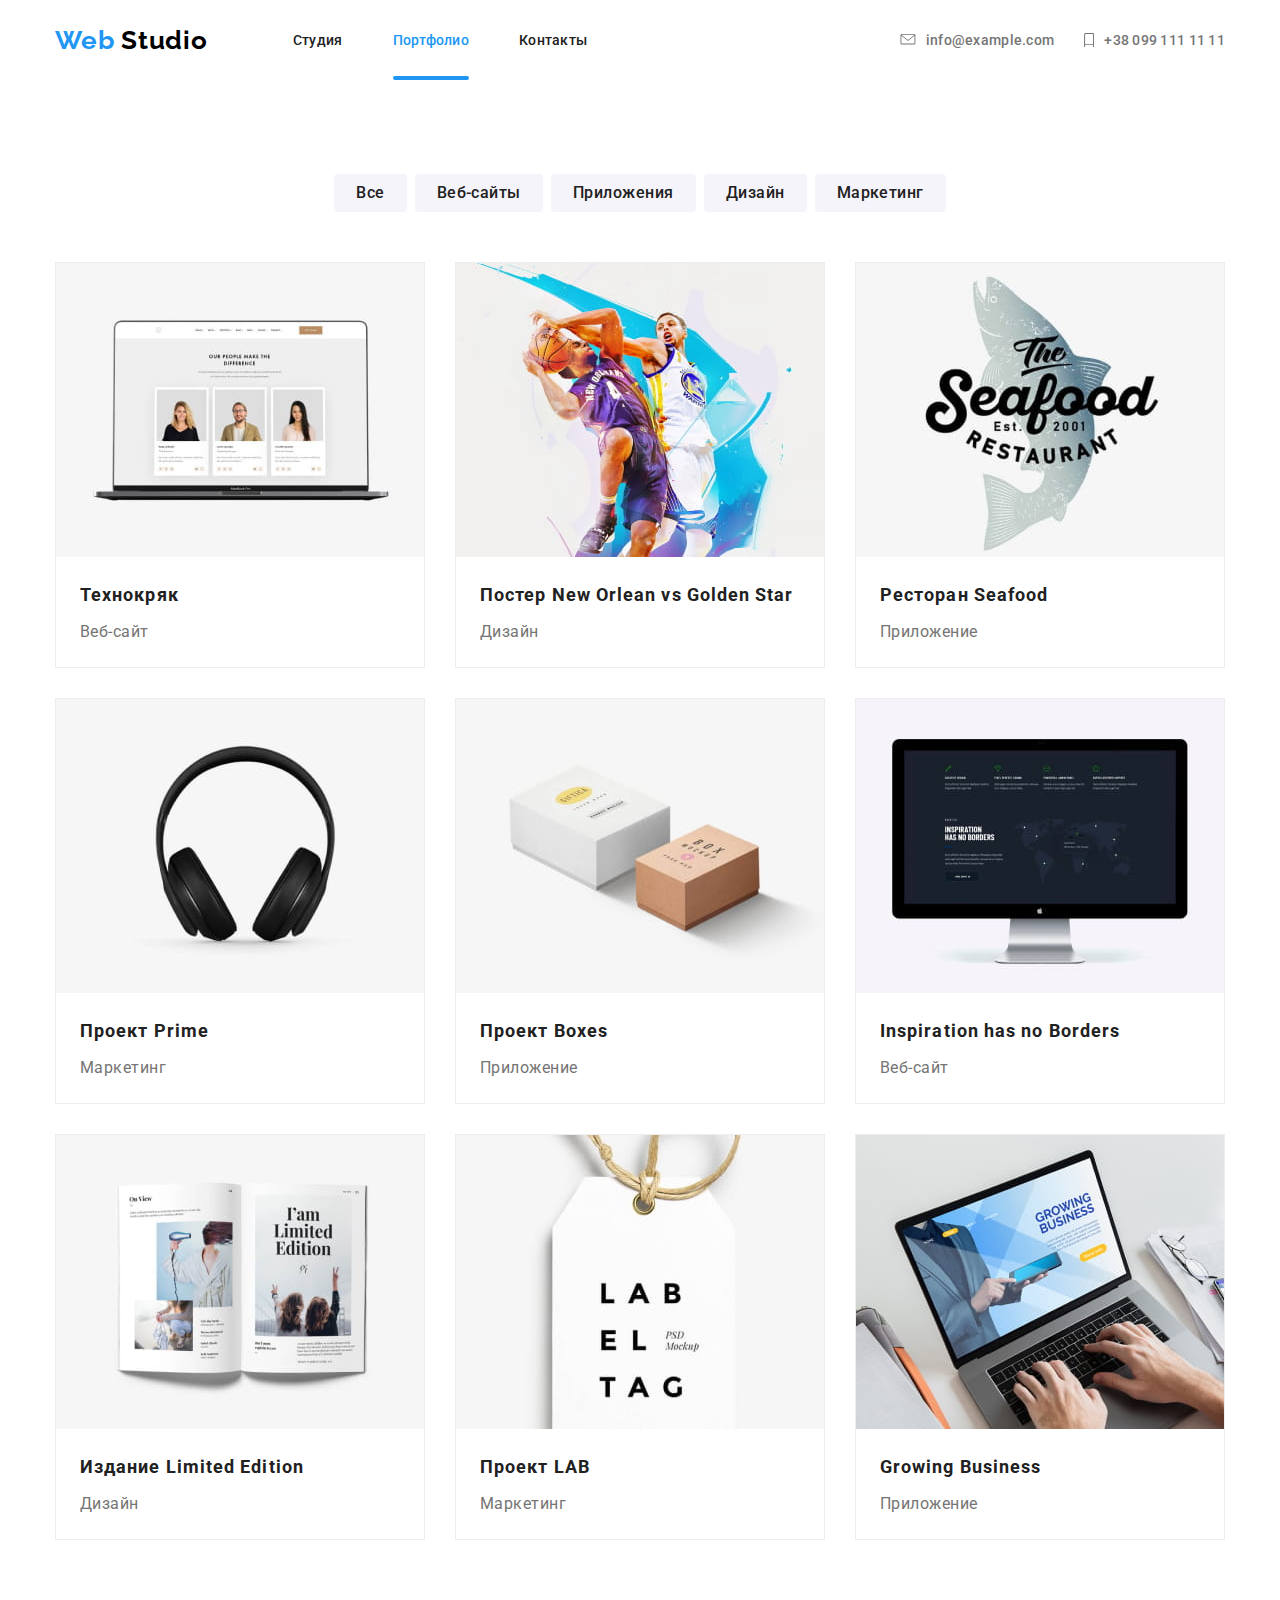
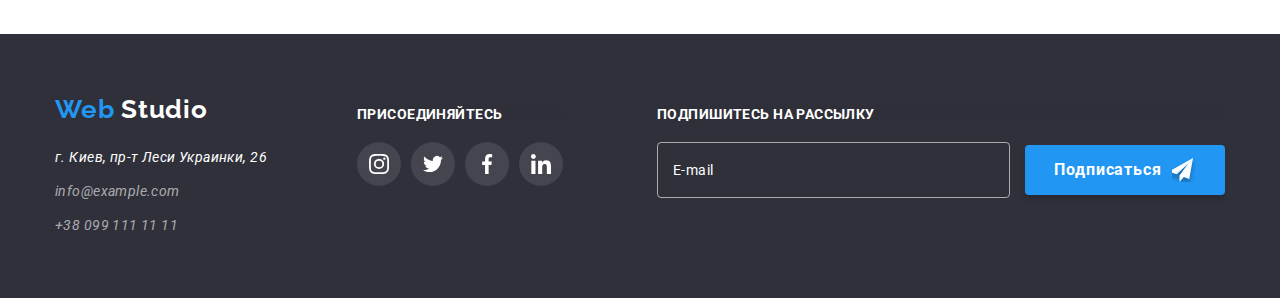
==== portfolio.html @ 200ecd38 "перенос файлов" ====
<!DOCTYPE html>
<html lang="en">
  <head>
    <meta charset="UTF-8" />
    <meta name="viewport" content="width=device-width, initial-scale=1.0" />
    <title>Portfolio</title>
    <link rel="stylesheet" href="./prettier.json" />
    <link
      href="https://fonts.googleapis.com/css2?family=Raleway:wght@700&family=Roboto:wght@400;500;700;900&display=swap"
      rel="stylesheet"
    />
    <link rel="stylesheet" href="./css/normalize.css" />
    <link rel="stylesheet" href="./css/style.css" />
  </head>
  <body>
    <header class="header-page">
      <div class="container main-navi">
        <a href="./" class="logo"><span class="web-logo">Web</span> Studio</a>
        <nav class="navi">
          <ul class="list menu-navi">
            <li class="item">
              <a href="./" class="link-navi">Студия </a>
            </li>
            <li class="item">
              <a href="./portfolio.html" class="link-navi current">Портфолио</a>
            </li>
            <li class="item">
              <a href="" class="link-navi">Контакты </a>
            </li>
          </ul>
        </nav>
        <ul class="list contacts">
          <li class="item">
            <a href="mailto:info@example.com" class="contacts-link">
              <svg class="mail-icon">
                <use
                  href="./images/sprite.svg#icon-envelope-head"
                  width="16px"
                  height="11.2px"
                ></use>
              </svg>
              info@example.com</a
            >
          </li>
          <li class="item">
            <a href="tel:+380991111111" class="contacts-link"
              ><svg class="phone-icon">
                <use href="./images/sprite.svg#icon-Vector-head"></use></svg
              >+38 099 111 11 11</a
            >
          </li>
        </ul>
      </div>
    </header>
    <main>
      <section class="portfolio-sect">
        <div class="container">
          <ul class="filters list">
            <li class="item">
              <a href="" class="filter">Все</a>
            </li>
            <li class="item">
              <a href="" class="filter">Веб-сайты</a>
            </li>
            <li class="item">
              <a href="" class="filter">Приложения</a>
            </li>
            <li class="item">
              <a href="" class="filter">Дизайн</a>
            </li>
            <li class="item">
              <a href="" class="filter">Маркетинг</a>
            </li>
          </ul>
          <ul class="list potrfol-flex">
            <li class="item">
              <a href="#">
              <div class="portf-thumb">
                <img
                  src="./images/portfolio/tehnokrjak.jpg"
                  alt="сайт технокряк"
                  width="370"
                />
                <div class="hover-over">
                  Технокряк это современная площадка распространения
                  коронавируса. Компании используют эту платформу для цифрового
                  шпионажа и атак на защищённые сервера конкурентов.
                </div>
              </div>
              <h2 class="portfol-title">Технокряк</h2>
              <a href="#"><p class="portf-sub">Веб-сайт</p></a>
              </a> 
            </li>
            <li class="item">
              <div class="portf-thumb">
                <img
                  src="./images/portfolio/basket.jpg"
                  alt="баскетбол poster"
                  width="370"
                />
                <div class="hover-over">
                  Технокряк это современная площадка распространения
                  коронавируса. Компании используют эту платформу для цифрового
                  шпионажа и атак на защищённые сервера конкурентов.
                </div>
              </div>
              <h2 class="portfol-title">Постер New Orlean vs Golden Star</h2>
              <a href=""><p class="portf-sub">Дизайн</p></a>
            </li>
            <li class="item">
              <div class="portf-thumb">
                <img
                  src="./images/portfolio/seafood.jpg"
                  alt="ресторан морепродуктов"
                  width="370"
                />
                <div class="hover-over">
                  Технокряк это современная площадка распространения
                  коронавируса. Компании используют эту платформу для цифрового
                  шпионажа и атак на защищённые сервера конкурентов.
                </div>
              </div>
              <h2 class="portfol-title">Ресторан Seafood</h2>
              <a href=""><p class="portf-sub">Приложение</p></a>
            </li>
            <li class="item">
              <div class="portf-thumb">
                <img
                  src="./images/portfolio/prime.jpg"
                  alt="наушники"
                  width="370"
                />
                <div class="hover-over">
                  Технокряк это современная площадка распространения
                  коронавируса. Компании используют эту платформу для цифрового
                  шпионажа и атак на защищённые сервера конкурентов.
                </div>
              </div>
              <h2 class="portfol-title">Проект Prime</h2>
              <a href=""><p class="portf-sub">Маркетинг</p></a>
            </li>
            <li class="item">
              <div class="portf-thumb">
                <img
                  src="./images/portfolio/boxes.jpg"
                  alt="коробки"
                  width="370"
                />
                <div class="hover-over">
                  Технокряк это современная площадка распространения
                  коронавируса. Компании используют эту платформу для цифрового
                  шпионажа и атак на защищённые сервера конкурентов.
                </div>
              </div>
              <h2 class="portfol-title">Проект Boxes</h2>
              <a href=""><p class="portf-sub">Приложение</p></a>
            </li>
            <li class="item">
              <div class="portf-thumb">
                <img
                  src="./images/portfolio/borders.jpg"
                  alt="компьютер"
                  width="370"
                />
                <div class="hover-over">
                  Технокряк это современная площадка распространения
                  коронавируса. Компании используют эту платформу для цифрового
                  шпионажа и атак на защищённые сервера конкурентов.
                </div>
              </div>
              <h2 class="portfol-title">
                <span lang="en">Inspiration has no Borders</span>
              </h2>
              <a href=""><p class="portf-sub">Веб-сайт</p></a>
            </li>
            <li class="item">
              <div class="portf-thumb">
                <img
                  src="./images/portfolio/limedit.jpg"
                  alt="журнал"
                  width="370"
                />
                <div class="hover-over">
                  Технокряк это современная площадка распространения
                  коронавируса. Компании используют эту платформу для цифрового
                  шпионажа и атак на защищённые сервера конкурентов.
                </div>
              </div>
              <h2 class="portfol-title">
                Издание <span lang="en">Limited Edition</span>
              </h2>
              <a href=""><p class="portf-sub">Дизайн</p></a>
            </li>
            <li class="item">
              <div class="portf-thumb">
                <img
                  src="./images/portfolio/lab.jpg"
                  alt="бирка lab"
                  width="370"
                />
                <div class="hover-over">
                  Технокряк это современная площадка распространения
                  коронавируса. Компании используют эту платформу для цифрового
                  шпионажа и атак на защищённые сервера конкурентов.
                </div>
              </div>
              <h2 class="portfol-title">Проект <span lang="en">LAB</span></h2>
              <a href=""><p class="portf-sub">Маркетинг</p></a>
            </li>
            <li class="item">
              <div class="portf-thumb">
                <img
                  src="./images/portfolio/growbusn.jpg"
                  alt="ноутбук"
                  width="370"
                />
                <div class="hover-over">
                  Технокряк это современная площадка распространения
                  коронавируса. Компании используют эту платформу для цифрового
                  шпионажа и атак на защищённые сервера конкурентов.
                </div>
              </div>
              <h2 class="portfol-title">
                <span lang="en">Growing Business</span>
              </h2>
              <a href=""><p class="portf-sub">Приложение</p></a>
            </li>
          </ul>
        </div>
      </section>
    </main>
    <footer class="footer">
      <div class="container footer-flex">
        <div class="footflex-elem">
          <a href="/">
            <p class="logo footer-logo">
              <span class="web-logo">Web</span> Studio
            </p>
          </a>
          <address class="footer-adress">
            <p class="adress-link">
              <a href="" class="adress-map">г. Киев, пр-т Леси Украинки, 26</a>
            </p>
            <p class="adress-link">
              <a href="mailto:info@example.com" class="footer-contacts"
                >info@example.com</a
              >
            </p>
            <p class="adress-link">
              <a href="tel:+380991111111" class="footer-contacts"
                >+38 099 111 11 11</a
              >
            </p>
          </address>
        </div>
        <section class="footflex-elem">
          <h3 class="footer-soc">присоединяйтесь</h3>
          <p class="footsoc-block">
            <a href="" aria-label="ссылка Instagram" class="soc-link">
              <svg width="20px" height="20px">
                <use href="./images/sprite.svg#icon-inst"></use>
              </svg>
            </a>
            <a href="" aria-label="ссылка Twitter" class="soc-link"
              ><svg width="20px" height="20px">
                <use href="./images/sprite.svg#icon-twit"></use></svg
            ></a>
            <a href="" aria-label="ссылка Facebook" class="soc-link"
              ><svg width="20px" height="20px">
                <use href="./images/sprite.svg#icon-face"></use></svg
            ></a>
            <a href="" aria-label="ссылка Linkedin" class="soc-link"
              ><svg width="20px" height="20px">
                <use href="./images/sprite.svg#icon-in"></use></svg
            ></a>
          </p>
        </section>
        <section class="footflex-elem">
          <h3 class="footer-registr">Подпишитесь на рассылку</h3>
          <a href="" class="mail-btn">E-mail</a>
          <button class="btn">Подписаться</button>
        </section>
      </div>
    </footer>
  </body>
</html>
---- css/style.css ----
/* font-family: 'Raleway', sans-serif;
font-family: 'Roboto', sans-serif; */
:root {
  --primary-text-color: #757575;
  --secondary-color: #212121;
  --logo-bgr-color: #ffffff;
  --weblog-btn-link: #2196f3;
  --studiolog: #000000;
  --footer-contact: rgba(255, 255, 255, 0.6);
  --btn-hover: #188ce8;
  --btn-box: rgba(0, 0, 0, 0.15);
  --bgr-box: rgba(47, 48, 58, 0.8);
  --bgr-sectteam: #f5f4fa;
  --bgr-footer: #2f303a;
  --clnt-bord: #afb1b8;
}
* {
  margin: 0;
  border: 0;
  text-decoration: none;
}

html {
  box-sizing: border-box;
}

*,
*::before,
*::after {
  box-sizing: inherit;
  /* outline: 1px solid tomato; */
}

img {
  display: block;
}

.visually-hidden {
  position: absolute !important;
  clip: rect(1px 1px 1px 1px);
  /* IE6, IE7 */
  clip: rect(1px, 1px, 1px, 1px);
  padding: 0 !important;
  border: 0 !important;
  height: 1px !important;
  width: 1px !important;
  overflow: hidden;
}

.container {
  margin-right: auto;
  margin-left: auto;
  width: 1200px;
  padding-left: 15px;
  padding-right: 15px;
  /* outline: 2px solid tomato; */
}

body {
  font-family: "Roboto", sans-serif;
  font-style: normal;
  font-weight: normal;
  font-size: 14px;
  line-height: 1.714;
  letter-spacing: 0.03em;
  color: var(--primary-text-color);
  background-color: var(--logo-bgr-color);
}
.list {
  padding-left: 0px;
  list-style: none;
}

/* Шапка */
.header-page {
  background-color: var(--logo-bgr-color);
}

.main-navi {
  display: flex;
  align-items: center;
}

.logo {
  font-family: Raleway, sans-serif;
  font-weight: bold;
  font-size: 26px;
  line-height: 1.192;
  letter-spacing: 0.03em;
  color: var(--studiolog);
}

.footer-logo {
  color: var(--logo-bgr-color);
}
.web-logo {
  color: var(--weblog-btn-link);
}

.menu-navi {
  display: flex;
  margin-left: 85px;
}
.menu-navi .item:not(:first-child) {
  margin-left: 50px;
}

.contacts {
  display: flex;
  margin-left: auto;
}

.contacts .item {
  display: inline-flex;
  align-items: center;
}

.contacts .item + .item {
  margin-left: 30px;
}

.link-navi,
.contacts-link {
  display: inline-flex;
  align-items: center;
  padding-top: 32px;
  padding-bottom: 32px;

  font-weight: 500;
  font-size: 14px;
  line-height: 1.1428;
  letter-spacing: 0.02em;
}

.link-navi {
  color: var(--secondary-color);

  transition: color 250ms cubic-bezier(0.4, 0, 0.2, 1);
}

.contacts-link {
  color: var(--primary-text-color);
  fill: var(--primary-text-color);

  transition: fill 250ms cubic-bezier(0.4, 0, 0.2, 1),
    color 250ms cubic-bezier(0.4, 0, 0.2, 1);
}

.mail-icon {
  width: 16px;
  height: 11.2px;
  margin-right: 10px;
}

.phone-icon {
  width: 10px;
  height: 14.94px;
  margin-right: 10px;
}

.link-navi:hover,
.link-navi:focus,
.contacts-link:hover,
.contacts-link:focus {
  color: var(--weblog-btn-link);
  fill: var(--weblog-btn-link);
}

.current {
  color: var(--weblog-btn-link);
  position: relative;
}

.current::before {
  content: "";
  position: absolute;
  width: 100%;
  height: 4px;
  bottom: 0px;
  left: 0px;
  background: var(--weblog-btn-link);
  border-radius: 2px;
}

/* Hero */
.hero {
  text-align: center;
  padding-top: 200px;
  padding-bottom: 200px;
  background-color: var(--secondary-color);
  height: 600px;
  max-width: 1600px;
  margin-left: auto;
  margin-right: auto;

  /* box-shadow: 0px 4px 4px rgba(0, 0, 0, 0.25); */
  background-image: linear-gradient(to right, var(--bgr-box), var(--bgr-box)),
    url(../images/img-header.jpg);
  background-repeat: no-repeat;
  background-position: center;
  background-size: contain;
}

.page-title {
  margin-top: 0px;
  margin-bottom: 30px;
  max-width: 696px;
  margin-right: auto;
  margin-left: auto;

  font-weight: 900;
  font-size: 44px;
  line-height: 1.3636;
  letter-spacing: 0.06em;
  color: var(--logo-bgr-color);
  text-align: center;
}

.btn {
  display: inline-flex;
  align-items: center;
  justify-content: center;
  width: 200px;
  height: 50px;

  font-weight: bold;
  font-size: 16px;
  line-height: 1.875;

  letter-spacing: 0.06em;
  color: var(--logo-bgr-color);

  background: var(--weblog-btn-link);
  box-shadow: 0px 4px 4px var(--btn-box);
  border-radius: 4px;
  cursor: pointer;

  transition: background 250ms cubic-bezier(0.4, 0, 0.2, 1);
}
.btn:hover,
.btn:focus {
  background: var(--btn-hover);
}

/* Наши приемущества */
.advantage .container {
  padding-top: 94px;
}
.box-section .container,
.team-section .container,
.client-section .container {
  padding-top: 94px;
  padding-bottom: 94px;
}
.advantage .adv-flexcont {
  display: flex;
}

.adv-flexcont .adv-element {
  display: inline-flex;
  flex-direction: column;
  width: calc((100%-90px) / 4);
  margin-right: 30px;
}
.adv-flexcont .adv-element:nth-child(4n) {
  margin-right: 0px;
}

/* .adv-element::before {
  content: "";
  width: 270px;
  height: 120px;
  background-repeat: no-repeat;
  background-size: 70px 70px;
  background-position: center;
  background-color: var(--bgr-sectteam);
} */

/* .antenna::before {
  background-image: url(../images/antenna.svg);
}
.clock::before {
  background-image: url(../images/clock_1.svg);
}
.diagram::before {
  background-image: url(../images/diagram_1.svg);
}
.astronaut::before {
  background-image: url(../images/astronaut_1.svg);
} */
.adv-element .link {
  display: flex;
  align-items: center;
  justify-content: center;

  width: 270px;
  height: 120px;
  background-color: var(--bgr-sectteam);
  border-radius: 4px;
}

.feature {
  margin-top: 30px;
  margin-bottom: 10px;
  font-family: Roboto;
  font-weight: bold;
  font-size: 14px;
  line-height: 1.143;
  letter-spacing: 0.03em;
  color: var(--secondary-color);
}

/* Чем мы занимаемся */
.section-title {
  text-align: center;
  margin-bottom: 50px;
  font-weight: bold;
  font-size: 36px;
  line-height: 1.6667;
  letter-spacing: 0.03em;
  color: var(--secondary-color);
}

.box-section .box-flexcont {
  display: flex;
}

.box-flexcont .box-element {
  position: relative;
  width: calc((100%-60px) / 3);
  margin-right: 30px;
}
.box-flexcont .box-element:nth-child(3n) {
  margin-right: 0px;
}

.box {
  position: absolute;
  bottom: 0px;
  left: 0px;
  width: 100%;
  height: 70px;
  font-weight: bold;
  font-size: 14px;
  line-height: 1.1428;
  letter-spacing: 0.03em;
  color: var(--logo-bgr-color);
  background: var(--bgr-box);
  text-transform: uppercase;

  display: flex;
  align-items: center;
  justify-content: center;
}

/* Наша команда */
.team-section {
  background: var(--bgr-sectteam);
}

.team-section .team-flexcont {
  display: flex;
}

.team-flexcont .team-element {
  width: calc((100%-90px) / 4);
  margin-right: 30px;
  background: var(--logo-bgr-color);
  box-shadow: 0px 1px 3px rgba(0, 0, 0, 0.12), 0px 1px 1px rgba(0, 0, 0, 0.14),
    0px 2px 1px rgba(0, 0, 0, 0.2);
}
.team-flexcont .team-element:nth-child(4n) {
  margin-right: 0px;
}

.team-name,
.team-prof {
  margin-top: 30px;
  margin-bottom: 10px;
  text-align: center;
  font-weight: 500;
  font-size: 16px;
  line-height: 1.875;
  letter-spacing: 0.03em;
  color: var(--secondary-color);
}
.team-prof {
  margin-top: 0px;
  margin-bottom: 16px;
  font-weight: normal;
  color: var(--primary-text-color);
}

.soc-team {
  display: flex;
  padding-left: 32px;
  padding-right: 32px;
  margin-bottom: 24px;
}

.soc-team a {
  display: flex;
  align-items: center;
  justify-content: center;
  width: 44px;
  height: 44px;
}
.soc-team a:not(:last-child) {
  margin-right: 10px;
}

.soc-link {
  padding: 0px;
  border: none;
  border-radius: 50%;
  background-color: var(--logo-bgr-color) 10%;
  fill: var(--clnt-bord);

  transition: background-color 250ms cubic-bezier(0.4, 0, 0.2, 1),
    fill 250ms cubic-bezier(0.4, 0, 0.2, 1);
}

.soc-link:hover {
  background-color: var(--weblog-btn-link);
  fill: var(--logo-bgr-color);
}

/* Клиенты */
.client-section .clnt-flexcont {
  display: flex;
}

.clnt-flexcont .clnt-element {
  width: calc((100%-150px) / 6);
  margin-right: 30px;
}
.clnt-flexcont .clnt-element:nth-child(6n) {
  margin-right: 0px;
}

.clnt-element {
  display: flex;
  align-items: center;
}

.clnt-element .link {
  display: flex;
  border: 1px solid var(--clnt-bord);
  border-radius: 4px;
  width: 170px;
  height: 90px;
  align-items: center;
  justify-content: center;
  fill: var(--clnt-bord);

  transition: border 250ms cubic-bezier(0.4, 0, 0.2, 1),
    fill 250ms cubic-bezier(0.4, 0, 0.2, 1);
}

.clnt-element .link:hover {
  border: 1px solid var(--weblog-btn-link);
  fill: var(--weblog-btn-link);
}

/* Портфолио */
.filter {
  font-weight: 500;
  font-size: 16px;
  line-height: 1.625;
  letter-spacing: 0.03em;
  padding: 6px 22px;

  color: var(--secondary-color);
  background: var(--bgr-sectteam);
  border-radius: 4px;

  transition: background 250ms cubic-bezier(0.4, 0, 0.2, 1),
    color 2250ms cubic-bezier(0.4, 0, 0.2, 1);
}
.filter:hover,
.filter:focus,
.filter:active {
  color: var(--logo-bgr-color);
  background: var(--weblog-btn-link);
}

.portfolio-sect {
  display: flex;
  padding-top: 94px;
  padding-bottom: 94px;
}

.filters {
  display: flex;
  justify-content: center;
  margin-bottom: 50px;
}

.filters .item {
  display: flex;
  /* color: var(--secondary-color);
  background: var(--bgr-sectteam);
  border-radius: 4px; */
}

.filters .item + .item {
  margin-left: 8px;
}

.potrfol-flex {
  display: flex;
  flex-wrap: wrap;
}

.potrfol-flex .item {
  width: 370px;
  margin-right: 30px;
  margin-bottom: 30px;
  background: var(--logo-bgr-color);
  border: 1px solid #eeeeee;
  box-sizing: border-box;
  cursor: pointer;
}

.potrfol-flex .item:nth-child(3n) {
  margin-right: 0px;
}

.potrfol-flex .item:nth-last-child(-n + 3) {
  margin-bottom: 0px;
}

.potrfol-flex .item:hover {
  box-shadow: 0px 1px 1px rgba(0, 0, 0, 0.12), 0px 4px 4px rgba(0, 0, 0, 0.06),
    1px 4px 6px rgba(0, 0, 0, 0.16);
}

.portf-thumb {
  position: relative;
  overflow: hidden;
}
.hover-over {
  position: absolute;
  width: 100%;
  height: 100%;
  bottom: 0px;
  left: 0px;
  background: rgba(33, 150, 243, 0.9);
  font-size: 18px;
  line-height: 1.5555;
  color: var(--logo-bgr-color);
  padding: 63px 24px;

  transform: translatey(100%);
  transition: transform 250ms cubic-bezier(0.4, 0, 0.2, 1);
}

.potrfol-flex .item:hover .hover-over {
  transform: translatey(0);
}

.portfol-title {
  display: inline-block;
  width: 322px;
  margin-top: 20px;
  margin-bottom: 4px;
  font-weight: bold;
  font-size: 18px;
  line-height: 2;
  letter-spacing: 0.06em;
  color: var(--secondary-color);
}
.portf-sub {
  display: inline-block;
  width: 322px;
  margin-bottom: 20px;
  font-size: 16px;
  line-height: 1.875;
  letter-spacing: 0.03em;
  color: var(--primary-text-color);
}

.portfol-title,
.portf-sub {
  margin-right: 24px;
  margin-left: 24px;
}

/* Подвал */
.footer {
  background: var(--bgr-footer);
  padding-top: 60px;
  padding-bottom: 60px;
}

.footer-flex {
  display: flex;
  /* align-items: center; */
  justify-content: flex-end;
}

.footer-flex .footflex-elem:not(:first-child) {
  margin-top: 12px;
}

.footer-flex .footflex-elem:last-child {
  margin-left: 94px;
}

.footer-flex .footflex-elem:first-child {
  margin-right: auto;
}
.footer .footer-logo {
  margin-bottom: 20px;
}

.footer-adress .adress-link:not(:last-child) {
  margin-bottom: 9px;
}

.adress-map,
.footer-contacts,
.mail-btn {
  font-size: 14px;
  line-height: 1.7143;
  letter-spacing: 0.03em;
  color: var(--logo-bgr-color);

  transition: color 250ms cubic-bezier(0.4, 0, 0.2, 1);
}
.footer-contacts {
  color: var(--footer-contact);
}

.adress-map:hover,
.footer-contacts:hover {
  color: var(--weblog-btn-link);
}

.footflex-elem h3 {
  font-weight: bold;
  font-size: 14px;
  line-height: 1.1428;
  letter-spacing: 0.03em;
  color: var(--logo-bgr-color);
  background: var(--bgr-box);
  text-transform: uppercase;
}

.footsoc-block {
  display: flex;
}

.footsoc-block a {
  display: flex;
  align-items: center;
  justify-content: center;
  width: 44px;
  height: 44px;
  background: rgba(255, 255, 255, 0.1);
  border-radius: 50%;
  fill: var(--logo-bgr-color);
}

.footsoc-block a:not(:last-child) {
  margin-right: 10px;
}

.footer-soc,
.footer-registr {
  margin-bottom: 20px;
}

.soc-link svg {
  fill: (--logo-bgr-color);
}

.mail-btn {
  display: inline-block;
  padding: 15px;
  padding-right: 295px;
  margin-right: 12px;

  border: 1px solid var(--footer-contact);
  border-radius: 4px;
}
.footflex-elem .btn::after {
  content: "";
  width: 24px;
  height: 24px;
  margin-left: 10px;
  background-image: url(../images/iconsend.svg);
  background-position: right -1px top;
  background-repeat: no-repeat;
}

/* модальное окно */
.backdrop {
  position: fixed;
  top: 0px;
  left: 0px;
  width: 100%;
  height: 100%;
  background: rgba(0, 0, 0, 0.2);

  opacity: 1;
  transition: opacity 250ms cubic-bezier(0.4, 0, 0.2, 1);
}

.backdrop.is-hidden {
  
  opacity: 0;
  pointer-events: none;
}
.modal {
  position: absolute;
  top: 50%;
  left: 50%;
  transform: translate(-50%, -50%) scale(1, 1);

  min-width: 528px;
  min-height: 581px;
  padding: 8px;
  background: var(--logo-bgr-color);
  box-shadow: 0px 1px 3px rgba(0, 0, 0, 0.12), 0px 1px 1px rgba(0, 0, 0, 0.14),
    0px 2px 1px rgba(0, 0, 0, 0.2);
  border-radius: 4px;

  
  transition: transform 250ms cubic-bezier(0.4, 0, 0.2, 1);
}

.backdrop.is-hidden .modal {
  transform: translate(-50%, -50%) scale(0.3, 0.3);
}

.btn-modal {
  display: flex;
  align-items: center;
  justify-content: center;
  margin-left: auto;
  width: 30px;
  height: 30px;
  
  background: var(--logo-bgr-color);
  border: 1px solid rgba(0, 0, 0, 0.1);
  border-radius: 50%;
}
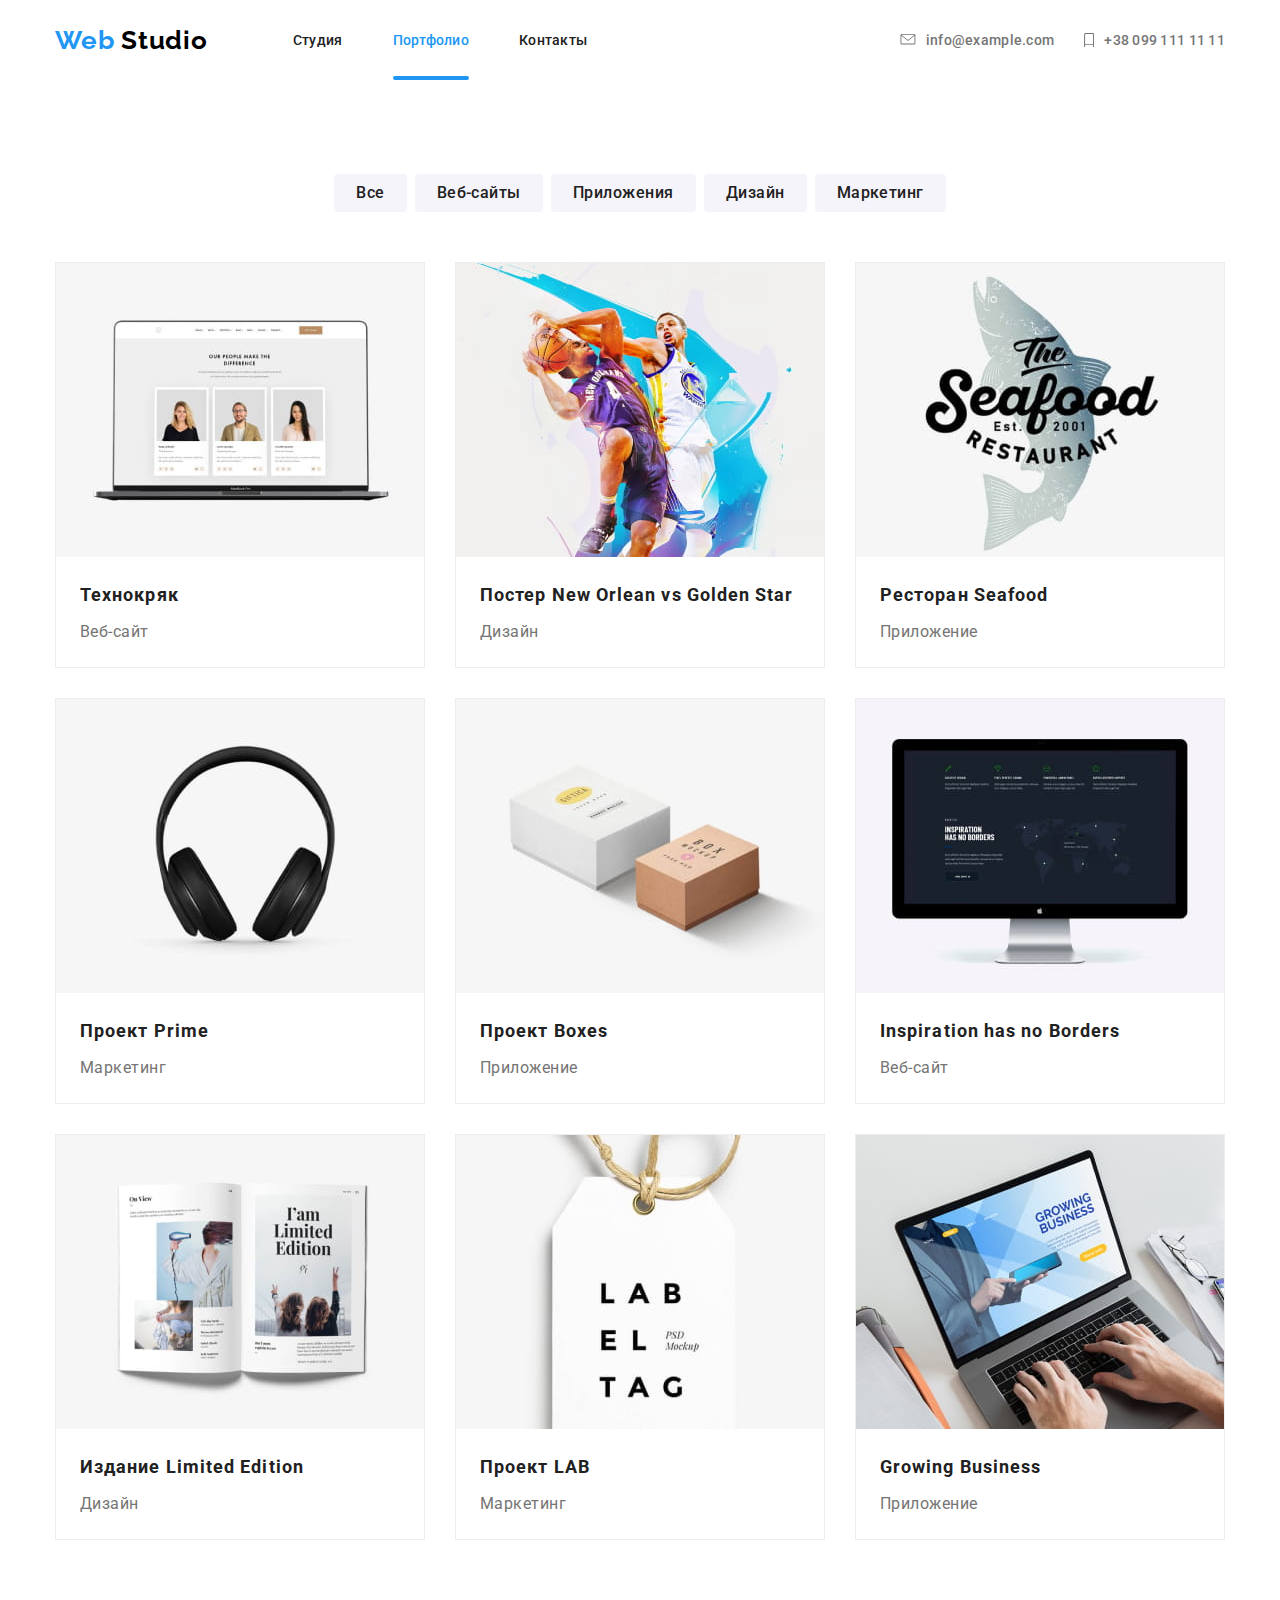
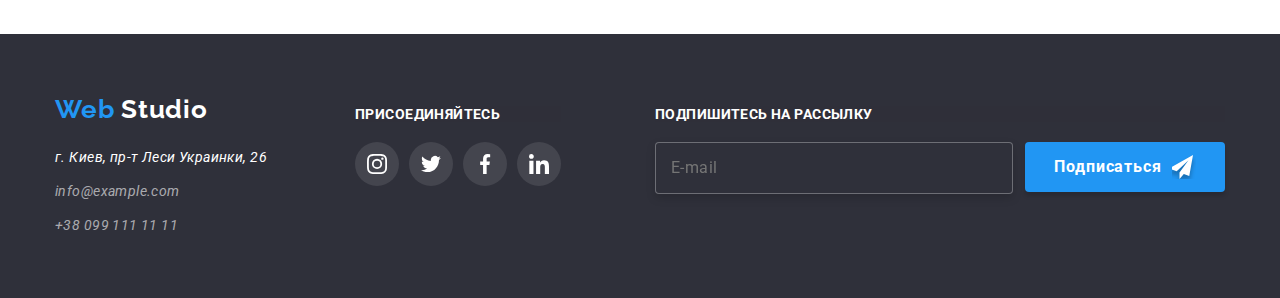
==== commit 997abe25: "форма(наработка)" ====
--- a/portfolio.html
+++ b/portfolio.html
@@ -277,8 +277,12 @@
         </section>
         <section class="footflex-elem">
           <h3 class="footer-registr">Подпишитесь на рассылку</h3>
-          <a href="" class="mail-btn">E-mail</a>
-          <button class="btn">Подписаться</button>
+          <!-- <a href="" class="mail-btn">E-mail</a>
+          <button class="btn">Подписаться</button> -->
+          <form class="foot-form">
+            <input class="mail-btn" type="email" name="fmail" id="fmail" placeholder="E-mail">
+            <button type="submit" class="btn">Подписаться</button>
+          </form>
         </section>
       </div>
     </footer>
--- a/css/style.css
+++ b/css/style.css
@@ -619,8 +619,7 @@
 }
 
 .adress-map,
-.footer-contacts,
-.mail-btn {
+.footer-contacts {
   font-size: 14px;
   line-height: 1.7143;
   letter-spacing: 0.03em;
@@ -675,14 +674,23 @@
   fill: (--logo-bgr-color);
 }
 
+.foot-form {
+  display: flex;
+}
+
 .mail-btn {
-  display: inline-block;
+  width: 358px;
+  font-size: 16px;
+  line-height: 1.25;
+  letter-spacing: 0.03em;
+  color: var(--footer-contact);
   padding: 15px;
-  padding-right: 295px;
   margin-right: 12px;
 
-  border: 1px solid var(--footer-contact);
+  background-color: var(--bgr-footer);
+  border: 1px solid rgba(255, 255, 255, 0.3);
   border-radius: 4px;
+  filter: drop-shadow(0px 4px 4px rgba(0, 0, 0, 0.15));
 }
 .footflex-elem .btn::after {
   content: "";
@@ -735,6 +743,9 @@
 }
 
 .btn-modal {
+  position: absolute;
+  top: 8px;
+  right: 8px;
   display: flex;
   align-items: center;
   justify-content: center;
@@ -746,3 +757,77 @@
   border: 1px solid rgba(0, 0, 0, 0.1);
   border-radius: 50%;
 }
+
+.register-form {
+  padding: 40px;
+}
+
+.register-form h3 {
+  font-weight: bold;
+  font-size: 20px;
+  line-height: 1.15;
+  letter-spacing: 0.03em;
+  text-align: center;
+
+  margin-bottom: 30px;
+
+  color: var(--secondary-color);
+}
+.form-field {
+  position: relative;
+  margin-bottom: 28px;
+  
+}
+.form-field .form-input, .form-field .form-cominp {
+  width: 100%;
+  
+  padding: 12px;
+  padding-left: 42px;
+  
+  border: 1px solid rgba(33, 33, 33, 0.2);
+  border-radius: 4px;
+
+  cursor: pointer;
+}
+
+.form-label {
+  position: absolute;
+  top: 50%;
+  left: 42px;
+  transform: translateY(-50%);
+
+  font-size: 14px;
+  line-height: 1.1428;
+  letter-spacing: 0.01em;
+
+  color: var(--primary-text-color);
+
+  cursor: pointer;
+}
+
+.form-field .form-cominp {
+  padding-left: 19px;
+}
+
+.form-comlab {
+  position: absolute;
+  top: 12px;
+  left: 19px;
+
+  font-size: 14px;
+  line-height: 1.71428;
+  letter-spacing: 0.03em;
+
+  color: var(--primary-text-color);
+}
+
+.form-checklab a {
+  color: var(--weblog-btn-link);
+  text-decoration: underline;
+}
+
+.btn-flex {
+  display: flex;
+  align-items: center;
+  justify-content: center;
+}